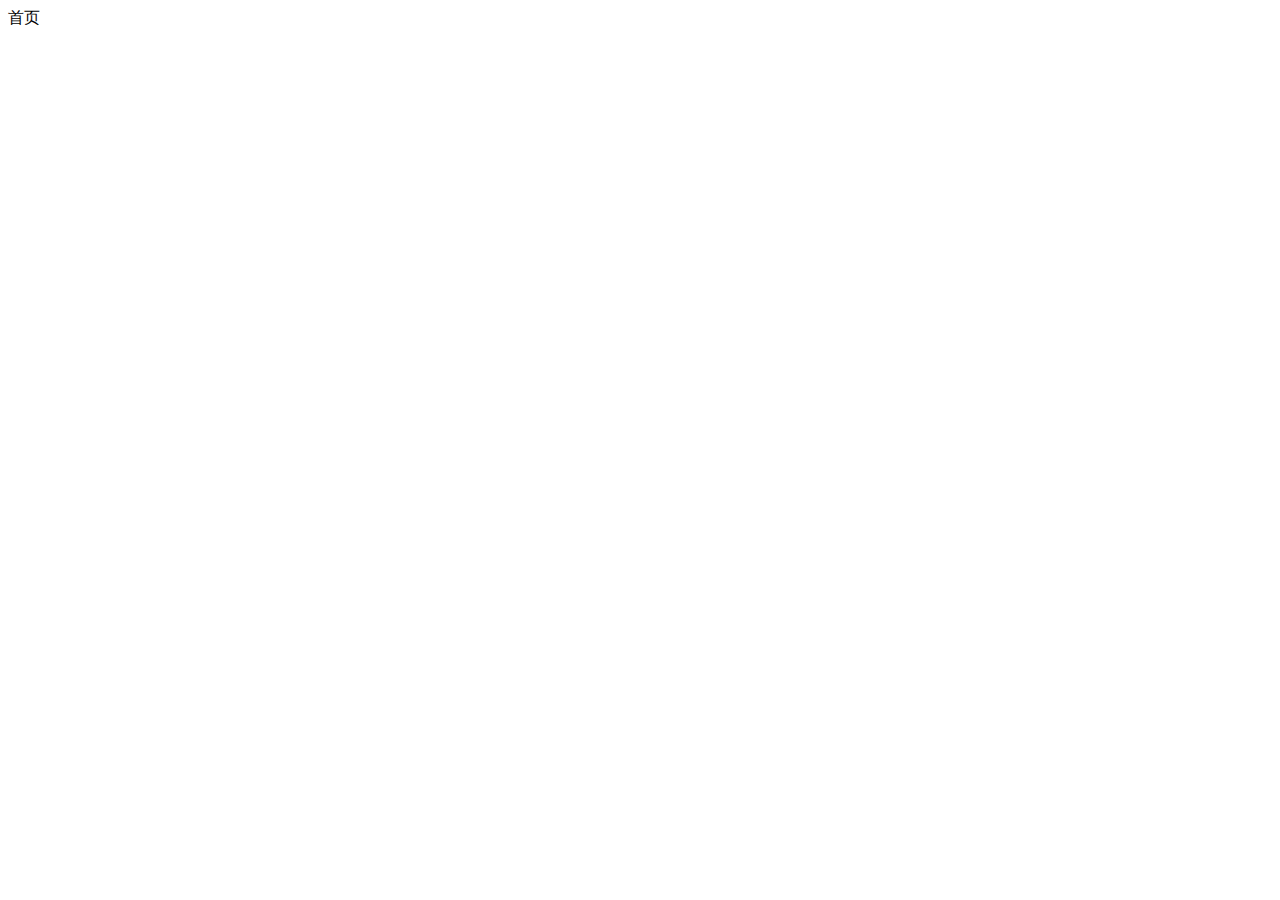
==== index.html @ 8245a2ac "add index.html" ====
<!DOCTYPE html>
<html lang="en">
<head>
    <meta charset="UTF-8">
    <meta http-equiv="X-UA-Compatible" content="IE=edge">
    <meta name="viewport" content="width=device-width, initial-scale=1.0, maximum-scale=1.0">
    <title>Title</title>
    <link rel="stylesheet" href="css/base.css">
    <link rel="stylesheet" href="css/header.css">
    <style>
        body {
            background-image:url('images/homepage.jpg');
            filter: progid:DXImageTransform.Microsoft.AlphaImageLoader(src='images/homepage.jpg',sizingMethod='scale');
            position:relative;
        }
        @keyframes move {
            from{top:95%;}
            to{top:85%;}
        }
        .contact-us{
            width:380px;
            margin-left:-190px;
            text-align:center;
            font-size:16px;
            line-height:24px;
            font-weight:300;
            font-family:'HeiS ASC Simplified Chinese','HeiS ASC Simplified Chinese_n5','HeiT ASC Traditional Chinese','HelveticaNeue-Regular','Helvetica Neue Regular','Helvetica Neue',Helvetica,Arial,sans-serif;
            color:#fff;
            position:absolute;
            top:85%;
            left:50%;
            animation:move .5s linear;
        }
        @media screen and (max-width:768px) {
            body{
                background-image:url('images/homepage-min.jpg');
                filter:progid:DXImageTransform.Microsoft.AlphaImageLoader(src='images/homopage-min.jpg',sizingMethod='scale');
            }
            .contact-us{
                font-size:13px;
                width:310px;
                line-height:1.5;
                margin-left:-155px;
            }
        }
    </style>
</head>
<body>
<div id="header">首页</div>
<div class="header-nav">
    <!--IE8-->
    <!--[if IE 8]>
    <div class="container">
        <ul>
            <li><a class="active" href="index.html">永恒</a></li>
            <li><a href="product1.html">初心</a></li>
            <li><a href="product2.html">高端定制</a></li>
        </ul>
    </div>
    <![endif]-->
</div>
<div class="contact-us">速度卓越的车款，拥有突破记录的加速性能、续航里程和驾驶性能</div>
<script src="js/jquery.js"></script>
<script src="js/header.js"></script>
<script src="js/common.js"></script>

</body>
</html>
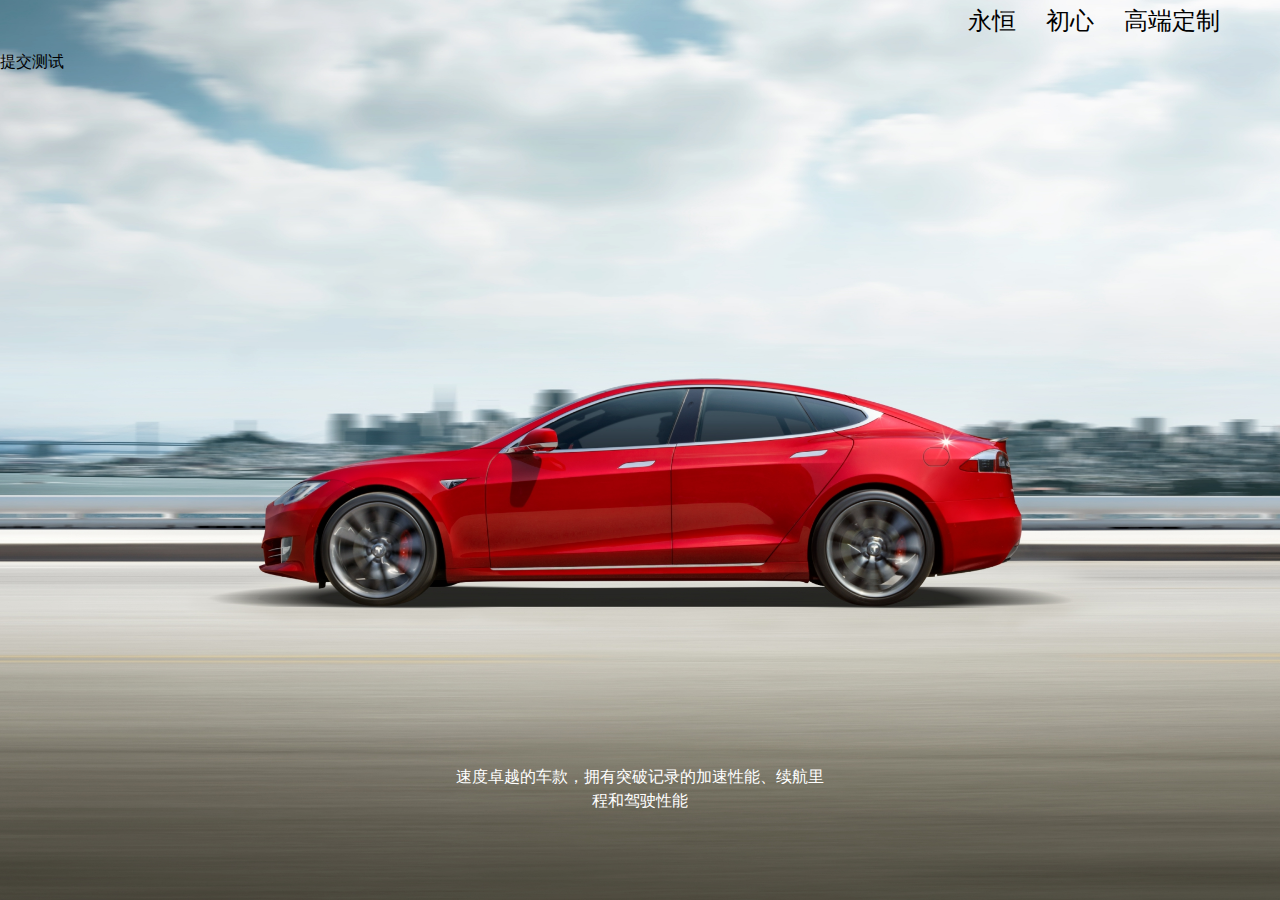
==== commit 670ae3d1: "sss" ====
--- a/index.html
+++ b/index.html
@@ -47,6 +47,7 @@
 </head>
 <body>
 <div id="header">首页</div>
+<div>提交测试</div>
 <div class="header-nav">
     <!--IE8-->
     <!--[if IE 8]>
@@ -65,4 +66,4 @@
 <script src="js/common.js"></script>
 
 </body>
-</html>+</html>
--- a/css/base.css
+++ b/css/base.css
@@ -0,0 +1,34 @@
+body,div,dl,dt,dd,ul,ol,li,h1,h2,h3,h4,h5,h6,pre,code,form,fieldset,legend,input,textarea,p,blockquote,th,td,hr,button,article,aside,details,figcaption,figure,footer,header,hgroup,menu,nav,section{
+    margin: 0;
+    padding: 0;
+    vertical-align:center;
+}
+ol,ul{
+    list-style: none;
+}
+a{
+    text-decoration: none;
+    color: #fff;
+}
+.main{
+    width:100%;
+}
+div{
+    -webkit-box-sizing: border-box;
+    -moz-box-sizing: border-box;
+    box-sizing: border-box;
+}
+body {
+    font-family:Gotham Medium,"M Hei PRC W45","M Hei HK W42","M Hei HK W40","HelveticaNeue-Regular","Helvetica Neue Regular","Helvetica Neue",Helvetica,Arial,sans-serif;
+    height:100%;
+    min-height:100%;
+    position:relative;
+    /*background-image:url('../images/homepage.jpg');*/
+    background-repeat:no-repeat;
+    background-size:100% 100%;
+    background-size:cover;
+    background-attachment: fixed;
+    background-position: center center;
+    /*-ms-filter:"progid:DXImageTransform.Microsoft.AlphaImageLoader(src='images/homepage.jpg',sizingMethod='scale')";*/
+
+}--- a/css/header.css
+++ b/css/header.css
@@ -0,0 +1,93 @@
+.header-nav{
+    width:auto;
+    height:52px;
+}
+.header-nav>.container{
+    padding:0 20px;
+    text-align:center;
+    height:52px;
+    line-height:52px;
+    position:absolute;
+    top:0;
+    left:0;
+    width:100%;
+    width:calc(100% - 40px);
+}
+.header-nav>.container>ul{
+    diaplay:inline-block;
+    float:right;
+}
+.header-nav>.container>ul>li{
+    display:inline-block;
+    margin-left:30px;
+    float:right;
+}
+.header-nav>.container>ul>li>a{
+    color:#000;
+    font-size:1.5rem;
+    font-size:24px;
+    /*font-family:Gotham Medium,"M Hei PRC W45","M Hei HK W42","M Hei HK W40","HelveticaNeue-Regular","Helvetica Neue Regular","Helvetica Neue",Helvetica,Arial,sans-serif;*/
+    font-weight:normal;
+    display:block;
+    height:100%;
+    line-height:1.75;
+    cursor:pointer;
+    transition:color 0.15s ease-in-out;
+    text-transform:uppercase; /*定义仅有大写字母*/
+}
+.header-nav>.container>ul>li>a.active{
+    opacity:0.4;
+    filter:progid:DXImageTransform.Microsoft.Alpha(opacity=50); /*IE6~IE8*/
+}
+.header-nav>.container>ul>li>a:hover{
+    opacity:0.5;
+    filter:progid:DXImageTransform.Microsoft.Alpha(opacity=50);/*IE6~IE8*/
+    -webkit-transition: all .5s linear;
+    -moz-transition: all .5s linear;
+    -ms-transition: all .5s linear;
+    -o-transition: all .5s linear;
+    transition: all .5s linear;
+}
+.header-nav>.container>.header-nav-trigger{
+    display:none;
+}
+@media screen and (max-width:768px) {
+    /*屏幕变小到一定时隐藏*/
+    /*.header-nav>.container>ul{*/
+        /*display:none;*/
+        /*background-color:#fff;*/
+        /*width:50vw;*/
+        /*min-width:160px;*/
+        /*height:100vh;*/
+        /*transition:all 1s linear;*/
+        /*margin-right:-20px;*/
+    /*}*/
+    /*.header-nav>.container>ul>li{*/
+        /*display:block;*/
+    /*}*/
+    .header-nav>.container>ul>li>a{
+        /*margin:0 20px;*/
+        /*padding:20px 10px;*/
+        color:#222;
+        font-size:13px;
+        /*border-bottom:1px solid #ddd;*/
+    }
+    /*.header-nav>.container>.header-nav-trigger{*/
+        /*display:inline-block;*/
+        /*width:30px;*/
+        /*height:30px;*/
+        /*float:right;*/
+    /*}*/
+    /*.header-nav>.container>.header-nav-trigger>div{*/
+        /*padding:6px;*/
+    /*}*/
+    /*.header-nav>.container>.header-nav-trigger>div>i{*/
+        /*display:block;*/
+        /*background-color:#000;*/
+        /*width:100%;*/
+        /*height:2px;*/
+    /*}*/
+    /*.header-nav>.container>.header-nav-trigger>div>i.middle{*/
+        /*margin:3px 0;*/
+    /*}*/
+}